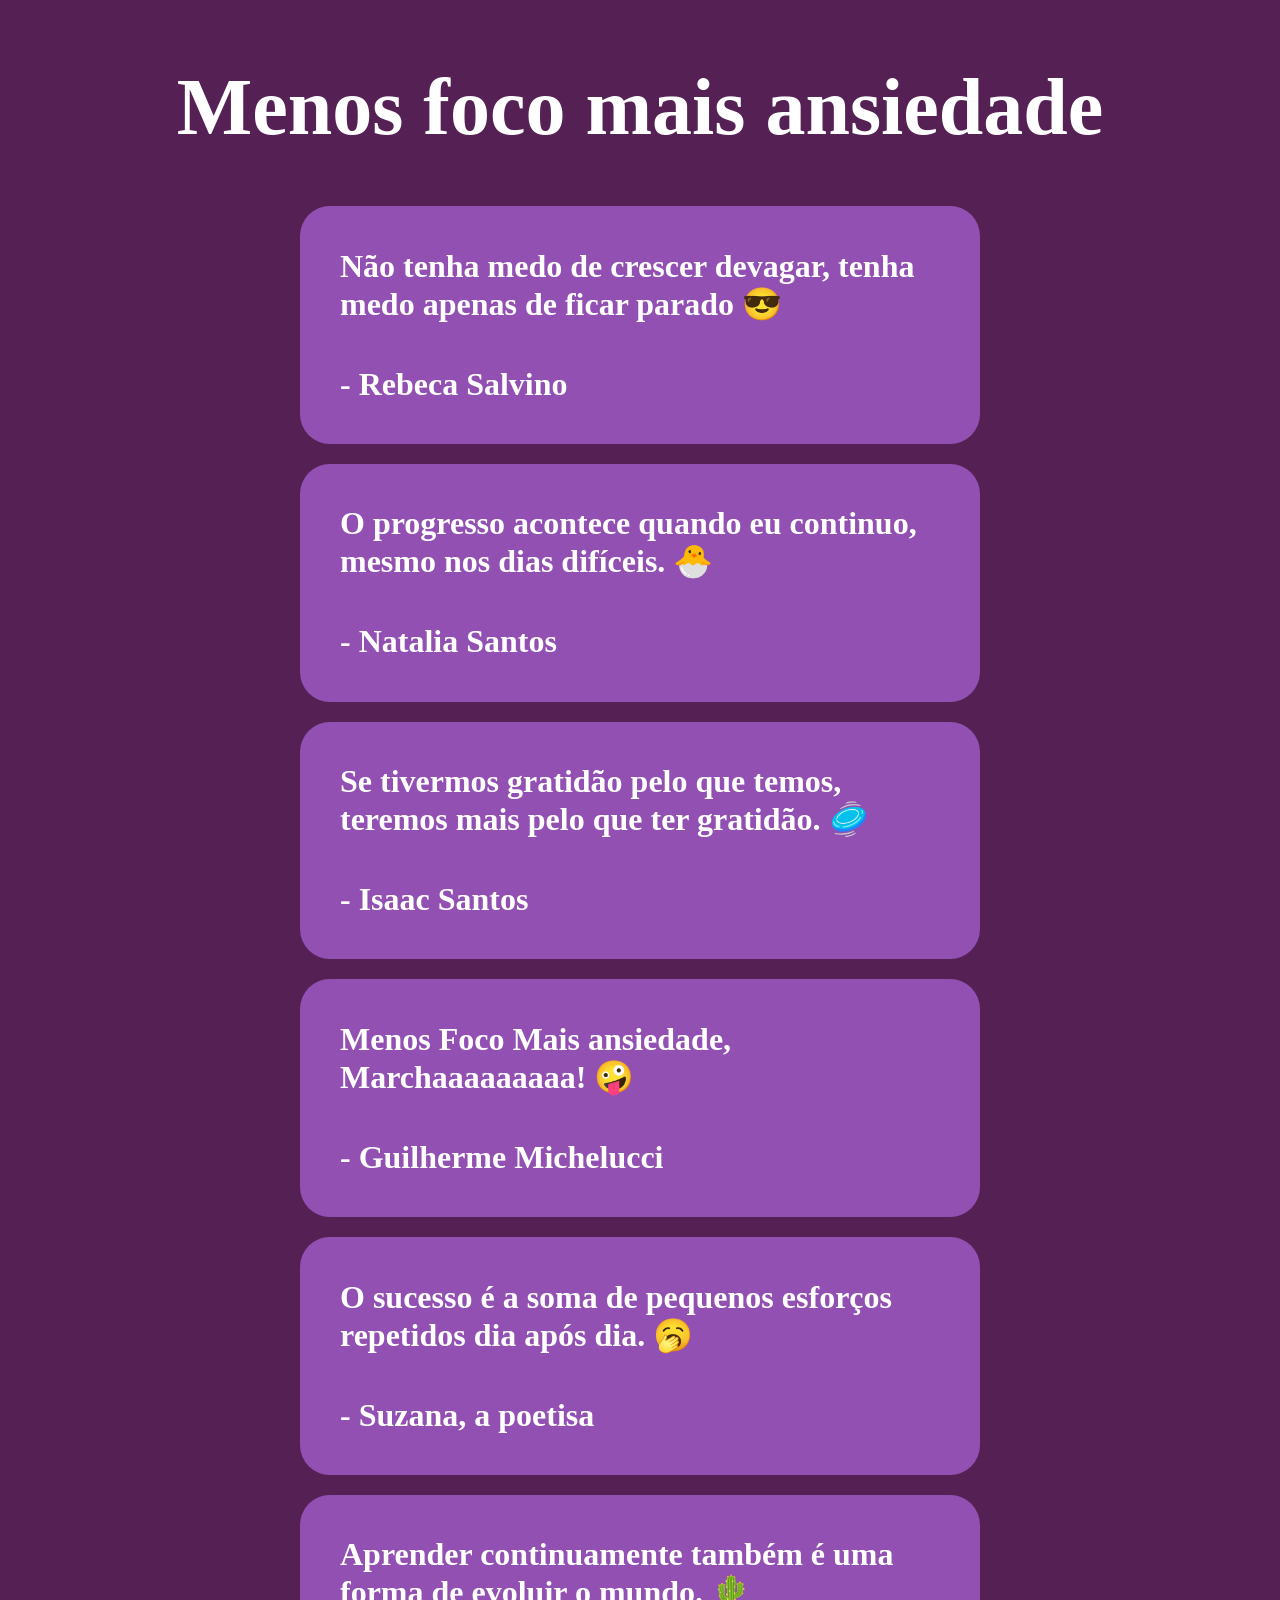
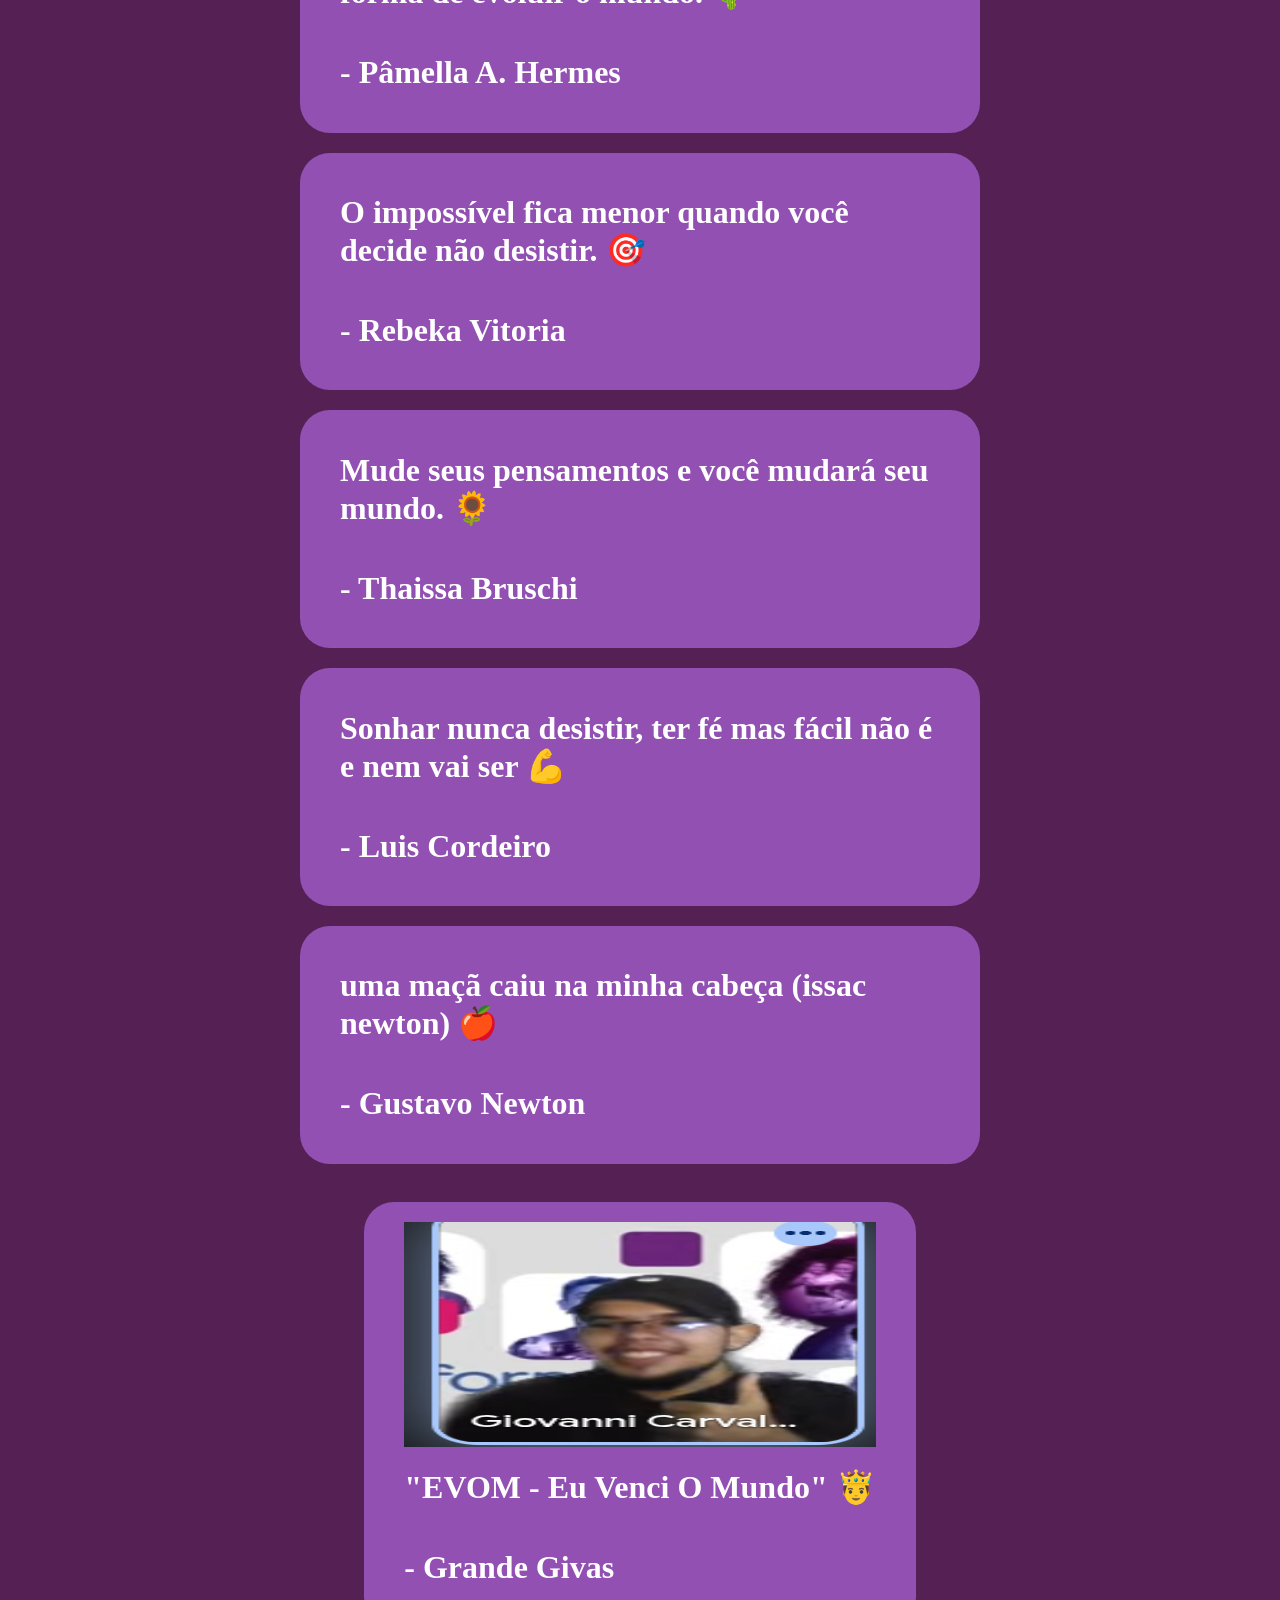
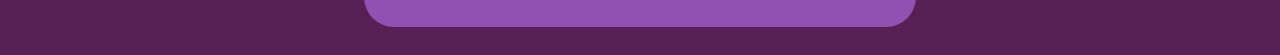
==== index.html @ b0959fdc "Fix: Index é com I minusculo kkkkkkk" ====
<!DOCTYPE html>
<html lang="en">
<head>
    <meta charset="UTF-8">
    <meta name="viewport" content="width=device-width, initial-scale=1.0">
    <title>Menos foco mais ansiedade</title>
    <link rel="stylesheet" href="style.css">
</head>
<body>
    <div class="wrapper-poesia">
        <h1 class="titulo">Menos foco mais ansiedade</h1>
        <div class="poesia">
            <h1>Não tenha medo de crescer devagar, tenha medo apenas de ficar parado 😎</h1>
            <h1>- Rebeca Salvino</h1>
        </div>
        <div class="poesia">
            <h1>O progresso acontece quando eu continuo, mesmo nos dias difíceis. 🐣</h1>
            <h1>- Natalia Santos</h1>
        </div>
        <div class="poesia">
            <h1>Se tivermos gratidão pelo que temos, teremos mais pelo que ter gratidão. 🥏</h1>
            <h1>- Isaac Santos</h1>
        </div>
        <div class="poesia">
            <h1>Menos Foco Mais ansiedade, Marchaaaaaaaaa! 🤪​</h1>
            <h1>- Guilherme Michelucci</h1>
        </div>
        <div class="poesia">
            <h1>O sucesso é a soma de pequenos esforços repetidos dia após dia. 🥱</h1>
            <h1>- Suzana, a poetisa</h1>
        </div>
        <div class="poesia">
            <h1>Aprender continuamente também é uma forma de evoluir o mundo. 🌵</h1>
            <h1>- Pâmella A. Hermes</h1>
        </div>
        <div class="poesia">
            <h1>O impossível fica menor quando você decide não desistir. 🎯</h1>
            <h1>- Rebeka Vitoria</h1>
        </div>
        <div class="poesia">
            <h1>Mude seus pensamentos e você mudará seu mundo. 🌻</h1>
            <h1>- Thaissa Bruschi</h1>
        </div>
        <div class="poesia">
            <h1>Sonhar nunca desistir, ter fé mas fácil não é e nem vai ser 💪</h1>
            <h1>- Luis Cordeiro</h1>
        </div>
        <div class="poesia">
            <h1>uma maçã caiu na minha cabeça (issac newton) 🍎</h1>
            <h1>- Gustavo Newton</h1>
        </div>
        <br>
        <div class="poesia">
            <img src="Imagens/givas.png" alt="">
            <h1>"EVOM - Eu Venci O Mundo" 🤴</h1>
            <h1>- Grande Givas</h1>
        </div>
    </div>
</body>
</html>
---- style.css ----
.titulo {
    font-size: 80px;
}

h1 {
    color: white;
}

.wrapper-poesia {
    display: flex;
    flex-direction: column;
    justify-content: center;
    align-items: center;
}

.poesia {
    display: flex;
    flex-wrap: wrap;
    flex-direction: column;
    width: fit-content;
    padding: 20px 40px;
    background-color: rgb(146, 80, 179);
    border-radius: 30px;
    margin-bottom: 20px;
    max-width: 600px;
}



body {
    background-color: rgb(85, 33, 85);

}
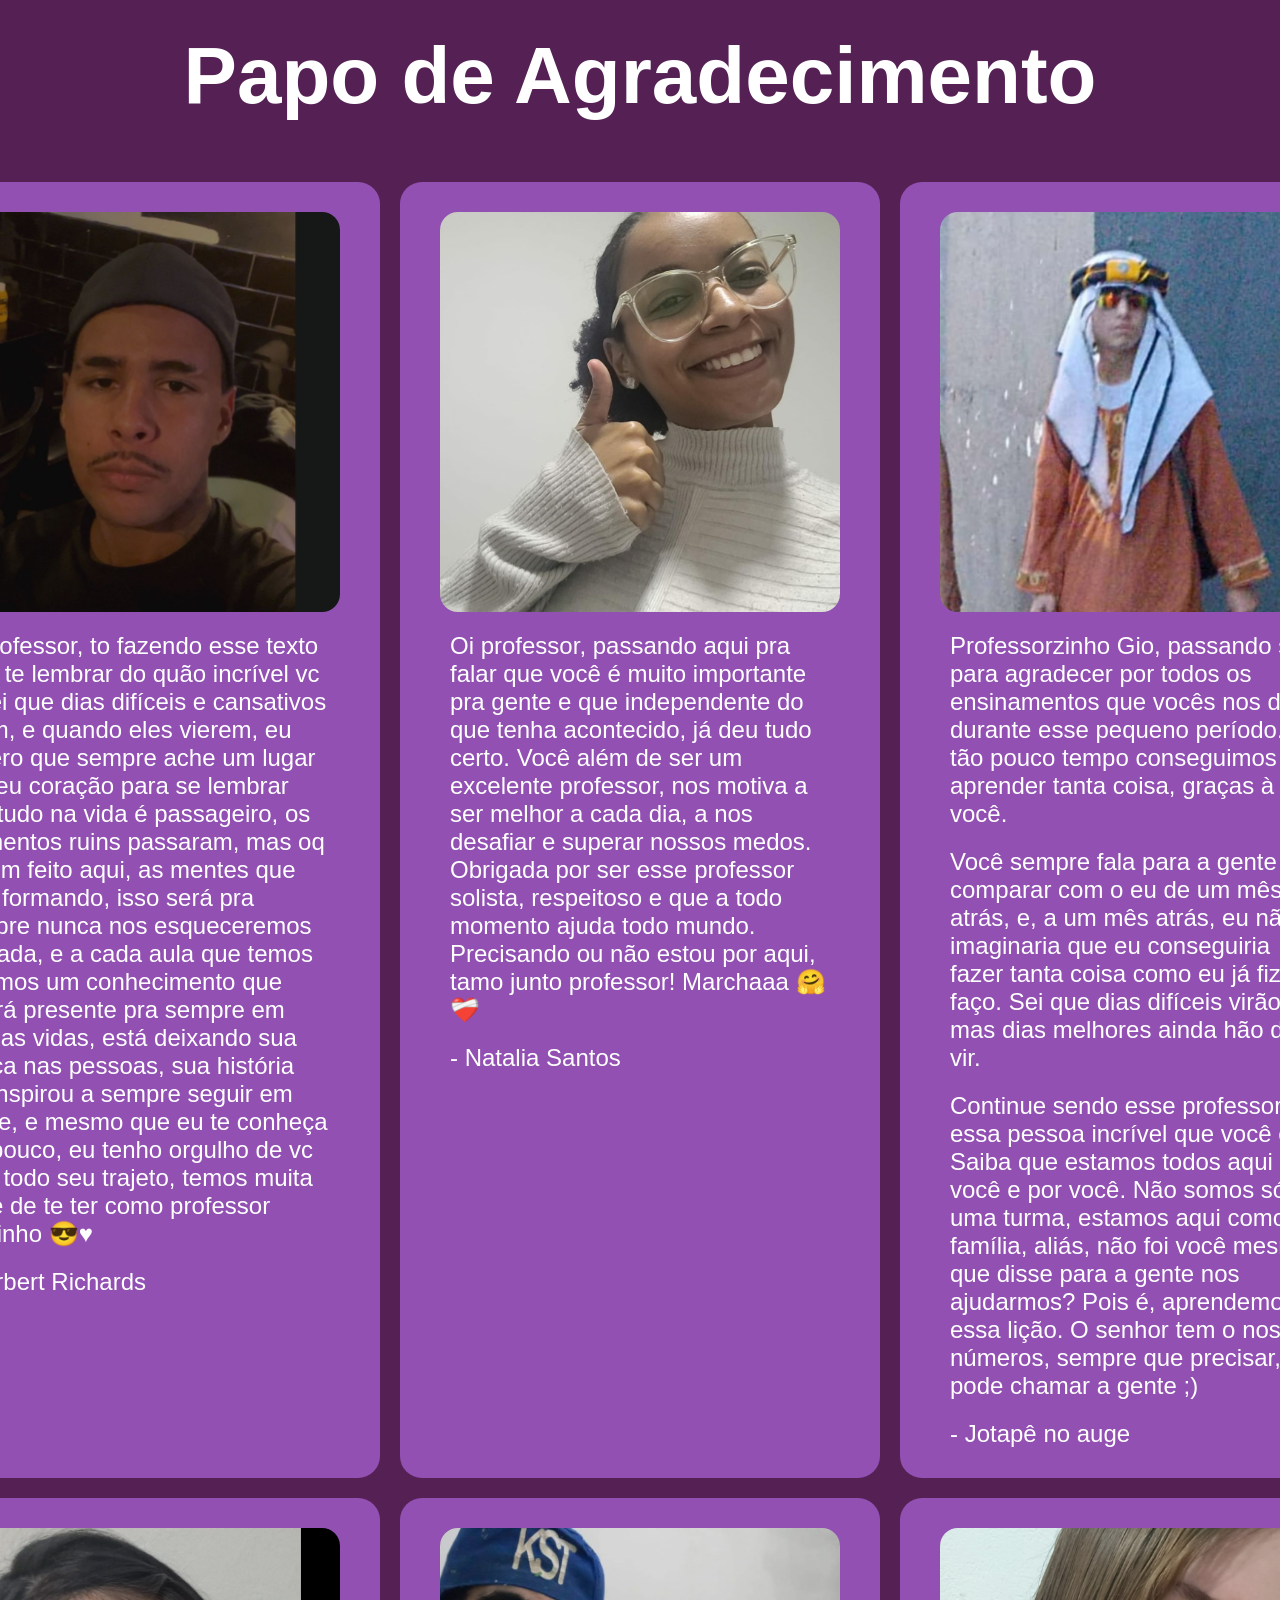
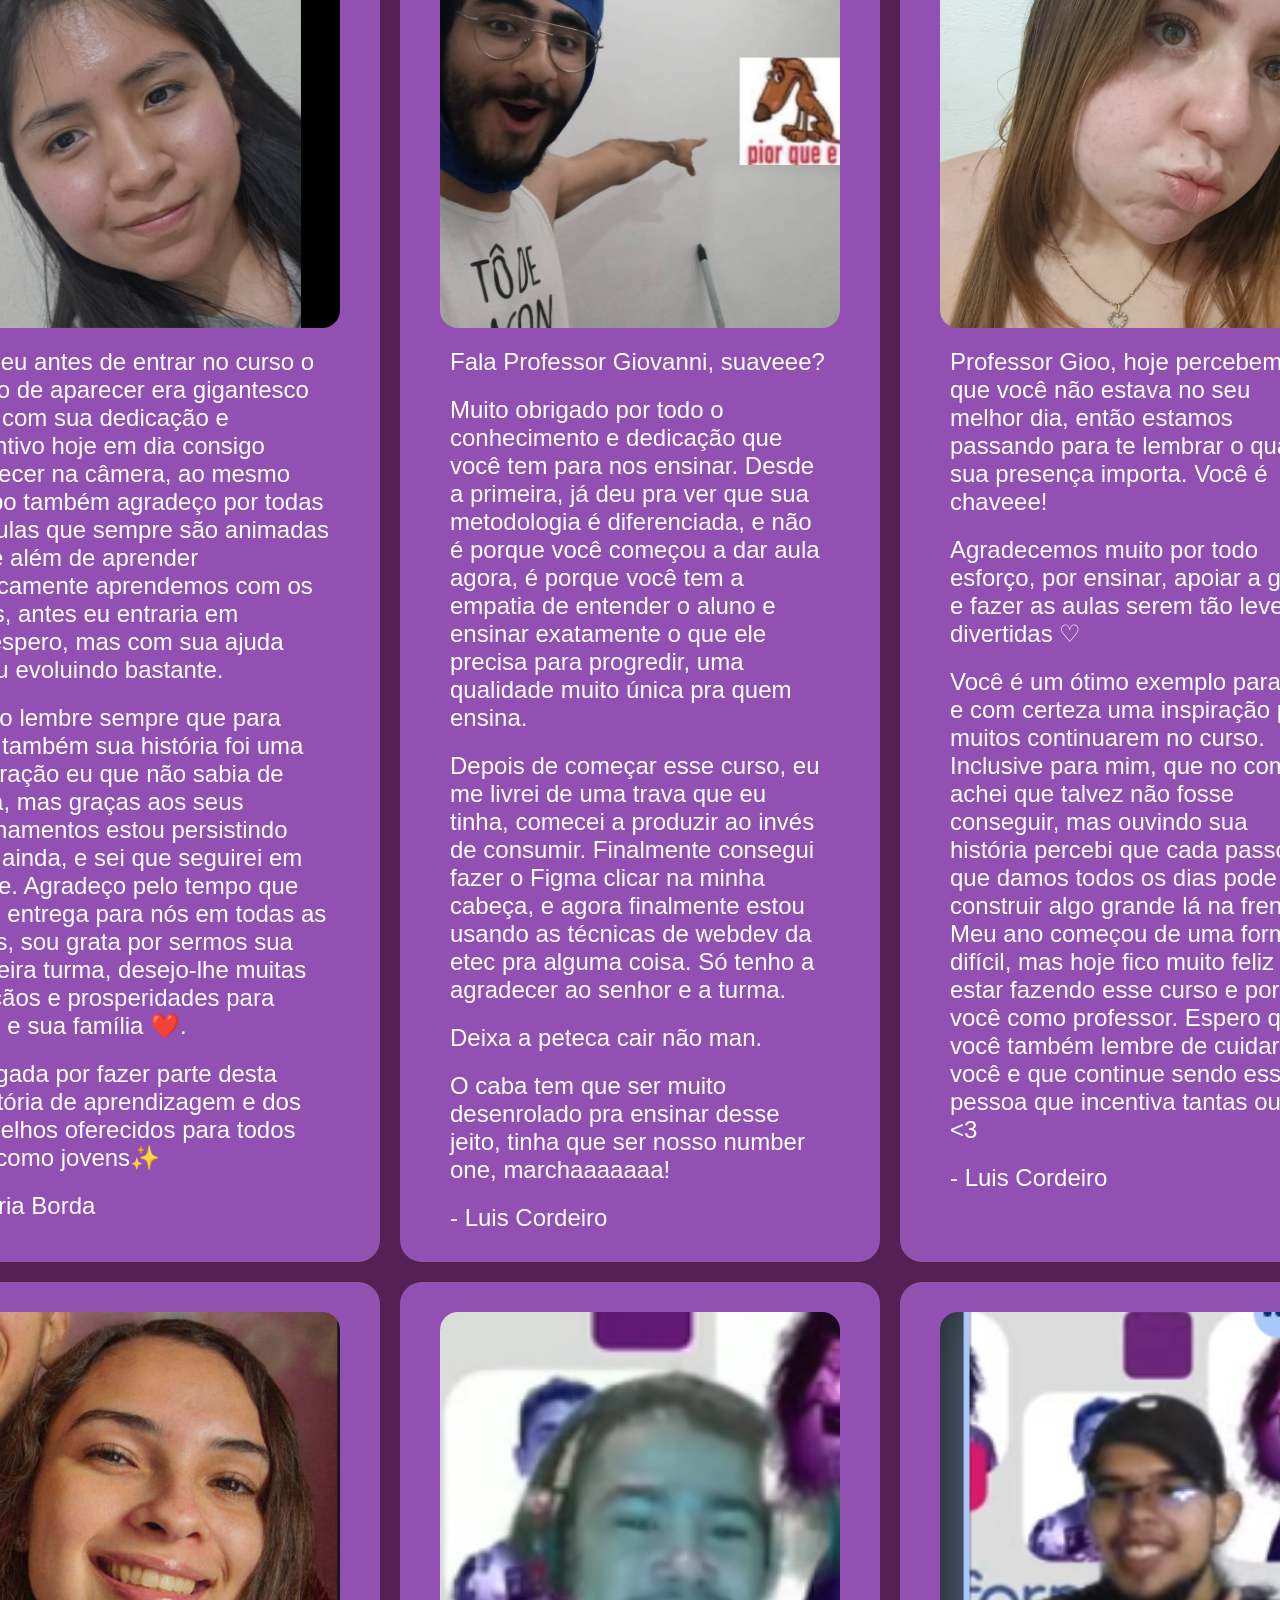
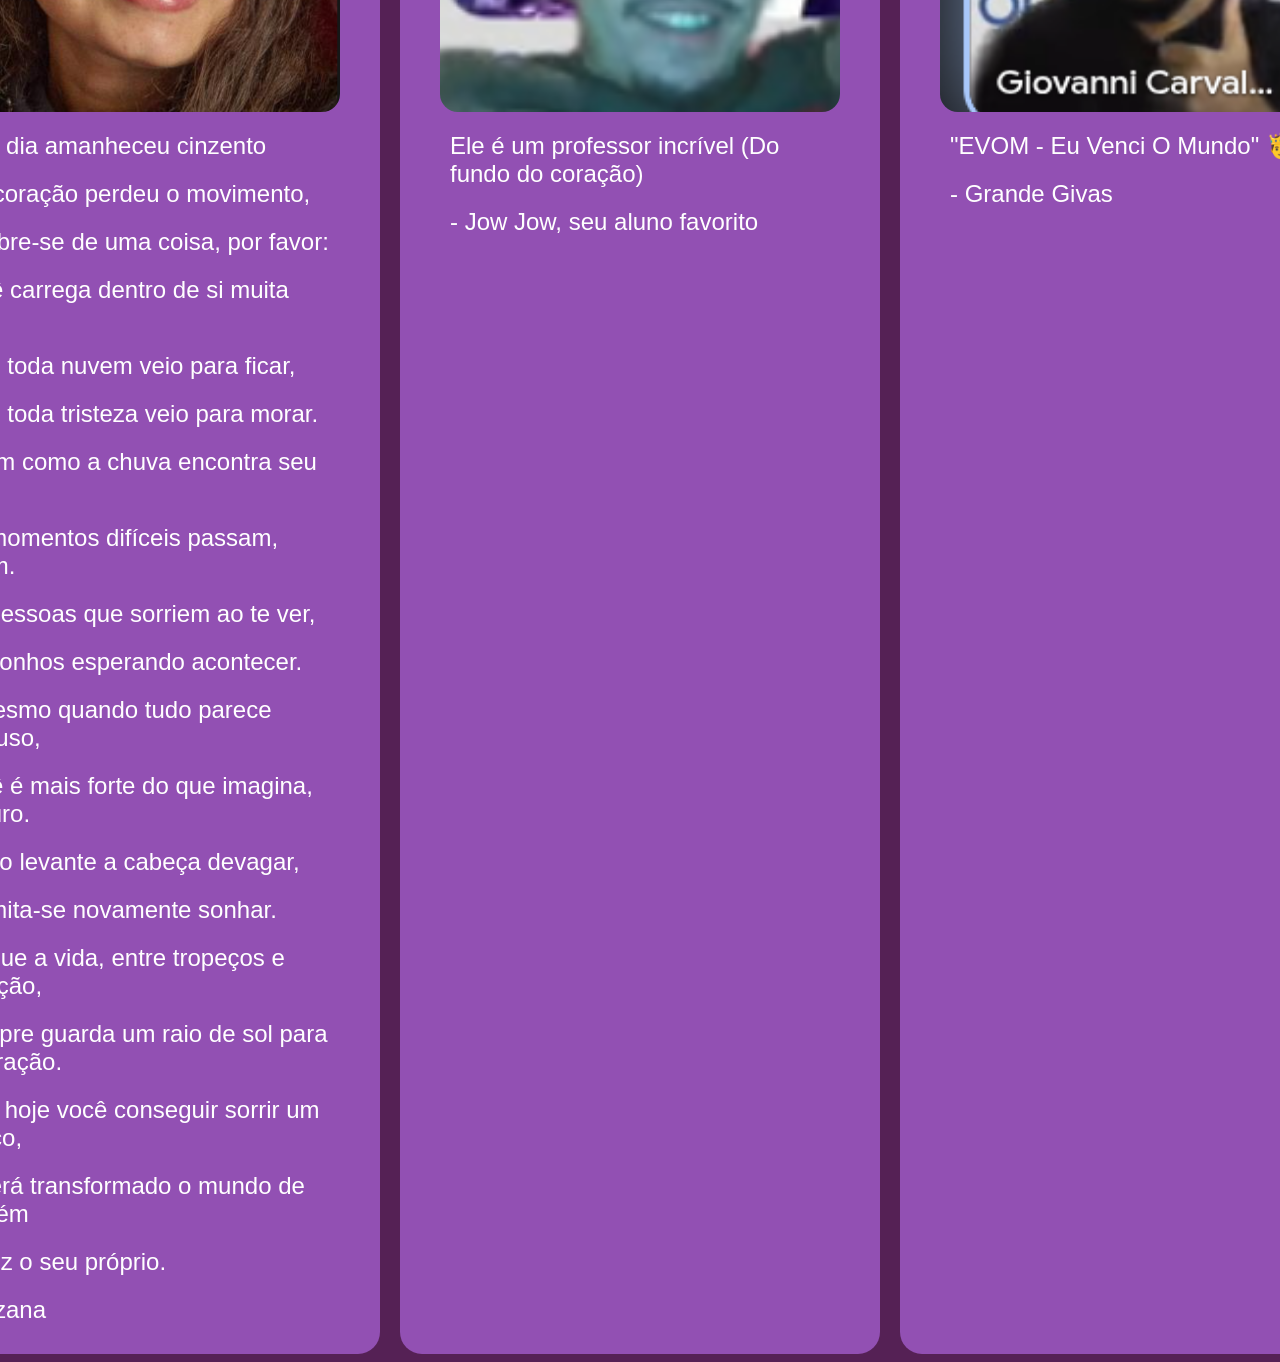
==== commit 4eccfdb4: "givas" ====
--- a/index.html
+++ b/index.html
@@ -7,53 +7,89 @@
     <link rel="stylesheet" href="style.css">
 </head>
 <body>
+    <h1 class="titulo">Papo de Agradecimento</h1>
     <div class="wrapper-poesia">
-        <h1 class="titulo">Menos foco mais ansiedade</h1>
         <div class="poesia">
-            <h1>Não tenha medo de crescer devagar, tenha medo apenas de ficar parado 😎</h1>
-            <h1>- Rebeca Salvino</h1>
+            <img src="Imagens/herbert.png" alt="">
+            <p>Ai professor, to fazendo esse texto para te lembrar do quão incrível vc é, sei que dias difíceis e cansativos viram, e quando eles vierem, eu espero que sempre ache um lugar no seu coração para se lembrar que tudo na vida é passageiro, os momentos ruins passaram, mas oq vc tem feito aqui, as mentes que está formando, isso será pra sempre nunca nos esqueceremos de nada, e a cada aula que temos levamos um conhecimento que estará presente pra sempre em nossas vidas, está deixando sua marca nas pessoas, sua história me inspirou a sempre seguir em frente, e mesmo que eu te conheça tão pouco, eu tenho orgulho de vc e de todo seu trajeto, temos muita sorte de te ter como professor maninho 😎♥️</p>
+            <p>- Herbert Richards</p>
         </div>
         <div class="poesia">
-            <h1>O progresso acontece quando eu continuo, mesmo nos dias difíceis. 🐣</h1>
-            <h1>- Natalia Santos</h1>
+            <img src="Imagens/Natalia.png" alt="">
+            <p>Oi professor, passando aqui pra falar que você é muito importante pra gente e que independente do que tenha acontecido, já deu tudo certo. Você além de ser um excelente professor, nos motiva a ser melhor a cada dia, a nos desafiar e superar nossos medos.
+               Obrigada por ser esse professor solista, respeitoso e que a todo momento ajuda todo mundo. Precisando ou não estou por aqui, tamo junto professor! 
+               Marchaaa 🤗❤️‍🩹</p>
+            <p>- Natalia Santos</p>
         </div>
         <div class="poesia">
-            <h1>Se tivermos gratidão pelo que temos, teremos mais pelo que ter gratidão. 🥏</h1>
-            <h1>- Isaac Santos</h1>
+            <img src="Imagens/Jotape.png" alt="">
+            <p>Professorzinho Gio, passando só para agradecer por todos os ensinamentos que vocês nos deu durante esse pequeno período.
+Em tão pouco tempo conseguimos aprender tanta coisa, graças à você.</p>
+            <p>Você sempre fala para a gente se comparar com o eu de um mês atrás, e, a um mês atrás, eu não imaginaria que eu conseguiria fazer tanta coisa como eu já fiz e faço.
+Sei que dias difíceis virão, mas dias melhores ainda hão de vir.</p>
+            <p>Continue sendo esse professor e essa pessoa incrível que você é. Saiba que estamos todos aqui com você e por você. Não somos só uma turma, estamos aqui como família, aliás, não foi você mesmo que disse para a gente nos ajudarmos? Pois é, aprendemos essa lição.
+O senhor tem o nossos números, sempre que precisar, pode chamar a gente ;)</p>
+            <p>- Jotapê no auge</p>
         </div>
         <div class="poesia">
-            <h1>Menos Foco Mais ansiedade, Marchaaaaaaaaa! 🤪​</h1>
-            <h1>- Guilherme Michelucci</h1>
+            <img src="Imagens/maria.png" alt="">
+            <p>Prof eu antes de entrar no curso o medo de aparecer era gigantesco mas com sua dedicação e incentivo hoje em dia consigo aparecer na câmera, ao mesmo tempo também agradeço por todas as aulas que sempre são animadas onde além de aprender teoricamente aprendemos com os erros, antes eu entraria em desespero, mas com sua ajuda estou evoluindo bastante.</p>
+            <p>Então lembre sempre que para mim também sua história foi uma inspiração eu que não sabia de nada, mas graças aos seus ensinamentos estou persistindo aqui ainda, e sei que seguirei em frente.
+Agradeço pelo tempo que você entrega para nós em todas as aulas, sou grata por sermos sua primeira turma, desejo-lhe muitas bênçãos e prosperidades para você e sua família ❤️. </p>
+            <p>Obrigada por fazer parte desta trajetória de aprendizagem e dos conselhos oferecidos para todos nós como jovens✨</p>
+            <p>- Maria Borda</p>
         </div>
         <div class="poesia">
-            <h1>O sucesso é a soma de pequenos esforços repetidos dia após dia. 🥱</h1>
-            <h1>- Suzana, a poetisa</h1>
+            <img src="Imagens/luis.png" alt="">
+            <p>Fala Professor Giovanni, suaveee?</p>
+            <p>Muito obrigado por todo o conhecimento e dedicação que você tem para nos ensinar. Desde a primeira, já deu pra ver que sua metodologia é diferenciada, e não é porque você começou a dar aula agora, é porque você tem a empatia de entender o aluno e ensinar exatamente o que ele precisa para progredir, uma qualidade muito única pra quem ensina.</p>
+            <p>Depois de começar esse curso, eu me livrei de uma trava que eu tinha, comecei a produzir ao invés de consumir. Finalmente consegui fazer o Figma clicar na minha cabeça, e agora finalmente estou usando as técnicas de webdev da etec pra alguma coisa. Só tenho a agradecer ao senhor e a turma.</p>
+            <p>Deixa a peteca cair não man. </p>
+            <p>O caba tem que ser muito desenrolado pra ensinar desse jeito, tinha que ser nosso number one, marchaaaaaaa!</p>
+            <p>- Luis Cordeiro</p>
         </div>
         <div class="poesia">
-            <h1>Aprender continuamente também é uma forma de evoluir o mundo. 🌵</h1>
-            <h1>- Pâmella A. Hermes</h1>
+            <img src="Imagens/adrielly.png" alt="">
+            <p>Professor Gioo, hoje percebemos que você não estava no seu melhor dia, então estamos passando para te lembrar o quanto sua presença importa.
+Você é chaveee!</p>
+<p>Agradecemos muito por todo esforço, por ensinar, apoiar a gente e fazer as aulas serem tão leves e divertidas ♡</p>
+
+<p>Você é um ótimo exemplo para nós e com certeza uma inspiração para muitos continuarem no curso. Inclusive para mim, que no começo achei que talvez não fosse conseguir, mas ouvindo sua história percebi que cada passo que damos todos os dias pode construir algo grande lá na frente. Meu ano começou de uma forma difícil, mas hoje fico muito feliz por estar fazendo esse curso e por ter você como professor.
+Espero que você também lembre de cuidar de você e que continue sendo essa pessoa que incentiva tantas outras <3</p>
+            <p>- Luis Cordeiro</p>
         </div>
         <div class="poesia">
-            <h1>O impossível fica menor quando você decide não desistir. 🎯</h1>
-            <h1>- Rebeka Vitoria</h1>
+            <img src="Imagens/Suzana.png" alt="">
+            <p>Se o dia amanheceu cinzento</p>
+            <p>E o coração perdeu o movimento,</p>
+            <p>Lembre-se de uma coisa, por favor:</p>
+            <p>Você carrega dentro de si muita cor.</p>
+            <p>Nem toda nuvem veio para ficar,</p>
+            <p>Nem toda tristeza veio para morar.</p>
+            <p>Assim como a chuva encontra seu fim,</p>
+            <p>Os momentos difíceis passam, enfim.</p>
+            <p>Há pessoas que sorriem ao te ver,</p>
+            <p>Há sonhos esperando acontecer.</p>
+            <p>E mesmo quando tudo parece confuso,</p>
+            <p>Você é mais forte do que imagina, eu juro.</p>
+            <p>Então levante a cabeça devagar,</p>
+            <p>Permita-se novamente sonhar.</p>
+            <p>Porque a vida, entre tropeços e emoção,</p>
+            <p>Sempre guarda um raio de sol para o coração.</p>
+            <p>E se hoje você conseguir sorrir um pouco,</p>
+            <p>Já terá transformado o mundo de alguém</p>
+            <p>talvez o seu próprio.</p>
+            <p>- Suzana</p>
         </div>
         <div class="poesia">
-            <h1>Mude seus pensamentos e você mudará seu mundo. 🌻</h1>
-            <h1>- Thaissa Bruschi</h1>
+            <img src="Imagens/Jhonathan.png" alt="">
+            <p>Ele é um professor incrível (Do fundo do coração)</p>
+            <p>- Jow Jow, seu aluno favorito</p>
         </div>
         <div class="poesia">
-            <h1>Sonhar nunca desistir, ter fé mas fácil não é e nem vai ser 💪</h1>
-            <h1>- Luis Cordeiro</h1>
-        </div>
-        <div class="poesia">
-            <h1>uma maçã caiu na minha cabeça (issac newton) 🍎</h1>
-            <h1>- Gustavo Newton</h1>
-        </div>
-        <br>
-        <div class="poesia">
             <img src="Imagens/givas.png" alt="">
-            <h1>"EVOM - Eu Venci O Mundo" 🤴</h1>
-            <h1>- Grande Givas</h1>
+            <p>"EVOM - Eu Venci O Mundo" 🤴</p>
+            <p>- Grande Givas</p>
         </div>
     </div>
 </body>
--- a/style.css
+++ b/style.css
@@ -1,16 +1,36 @@
 .titulo {
-    font-size: 80px;
-}
-
-h1 {
-    color: white;
-}
-
-.wrapper-poesia {
     display: flex;
     flex-direction: column;
     justify-content: center;
     align-items: center;
+    font-size: 80px;
+    font-weight: 600;
+    padding: 20px 0 50px 0;
+}
+
+p, h1 {
+    color: white;
+    font-family: sans-serif;
+    font-weight: 400;
+    font-size: 1.5em;
+    margin: 10px;
+}
+
+img {
+    border-radius: 18px ;
+    width: 100%;
+    height: 400px;
+    object-fit: cover;
+    margin: 10px 0 10px 0;
+}
+
+.wrapper-poesia {
+    display: grid;
+    grid-template-columns: auto auto auto;
+    flex-direction: column;
+    justify-content: center;
+    padding: 0px 200px 0px 200px ;
+    gap: 20px;
 }
 
 .poesia {
@@ -20,9 +40,9 @@
     width: fit-content;
     padding: 20px 40px;
     background-color: rgb(146, 80, 179);
-    border-radius: 30px;
-    margin-bottom: 20px;
-    max-width: 600px;
+    border-radius: 22px;
+    max-width: 80%;
+    min-width: 400px;
 }
 
 
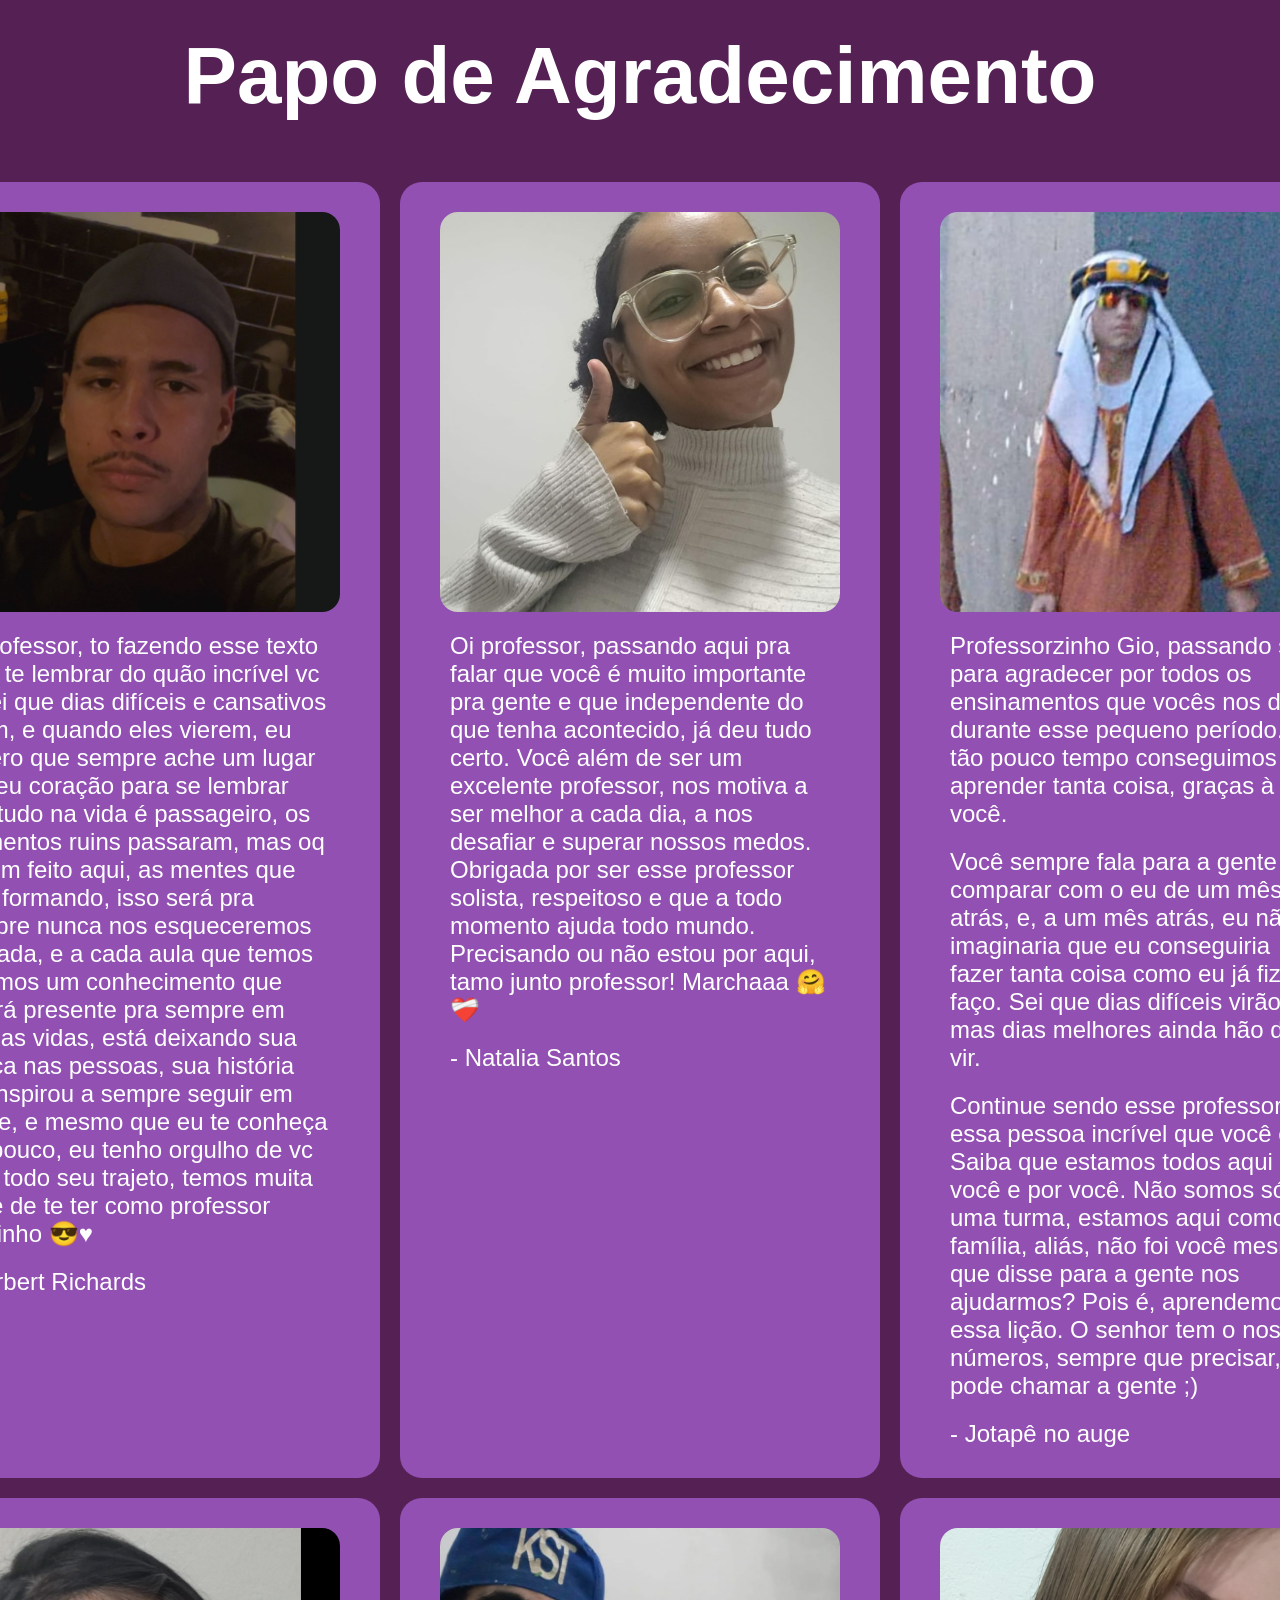
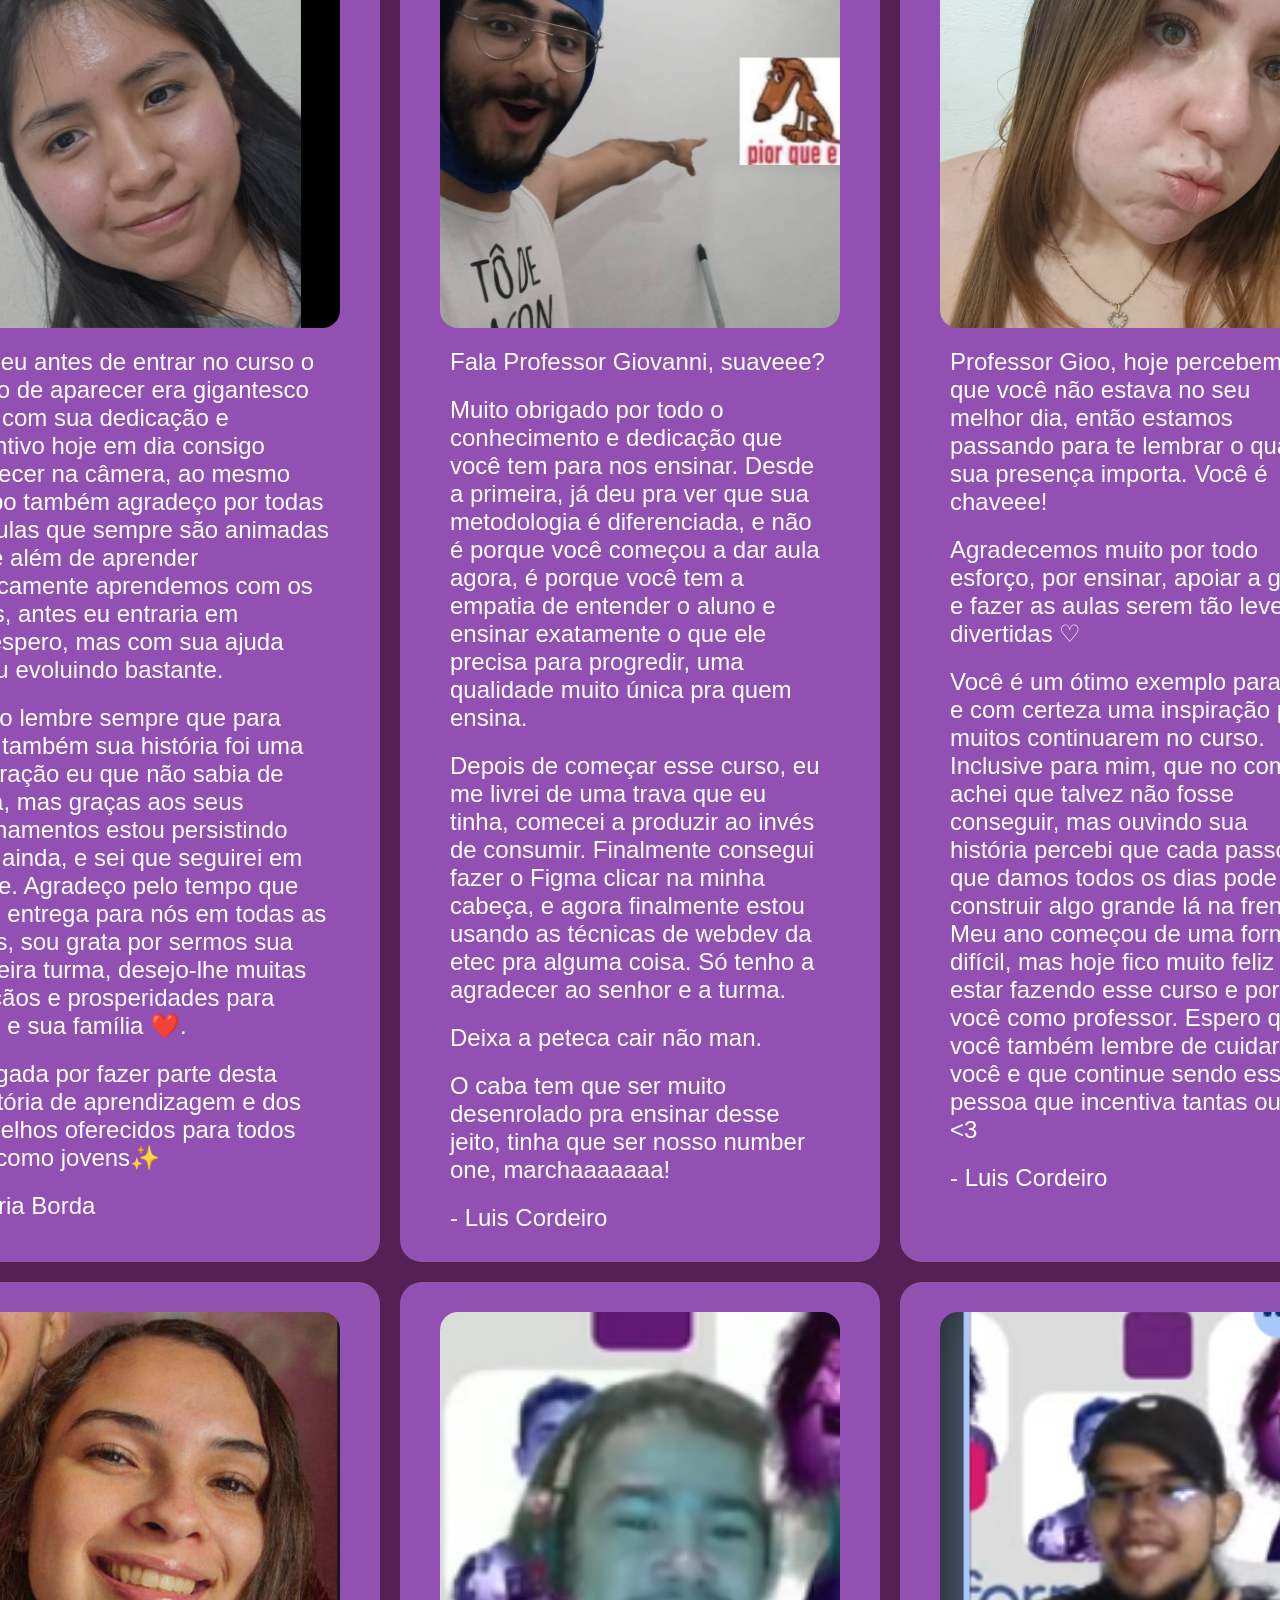
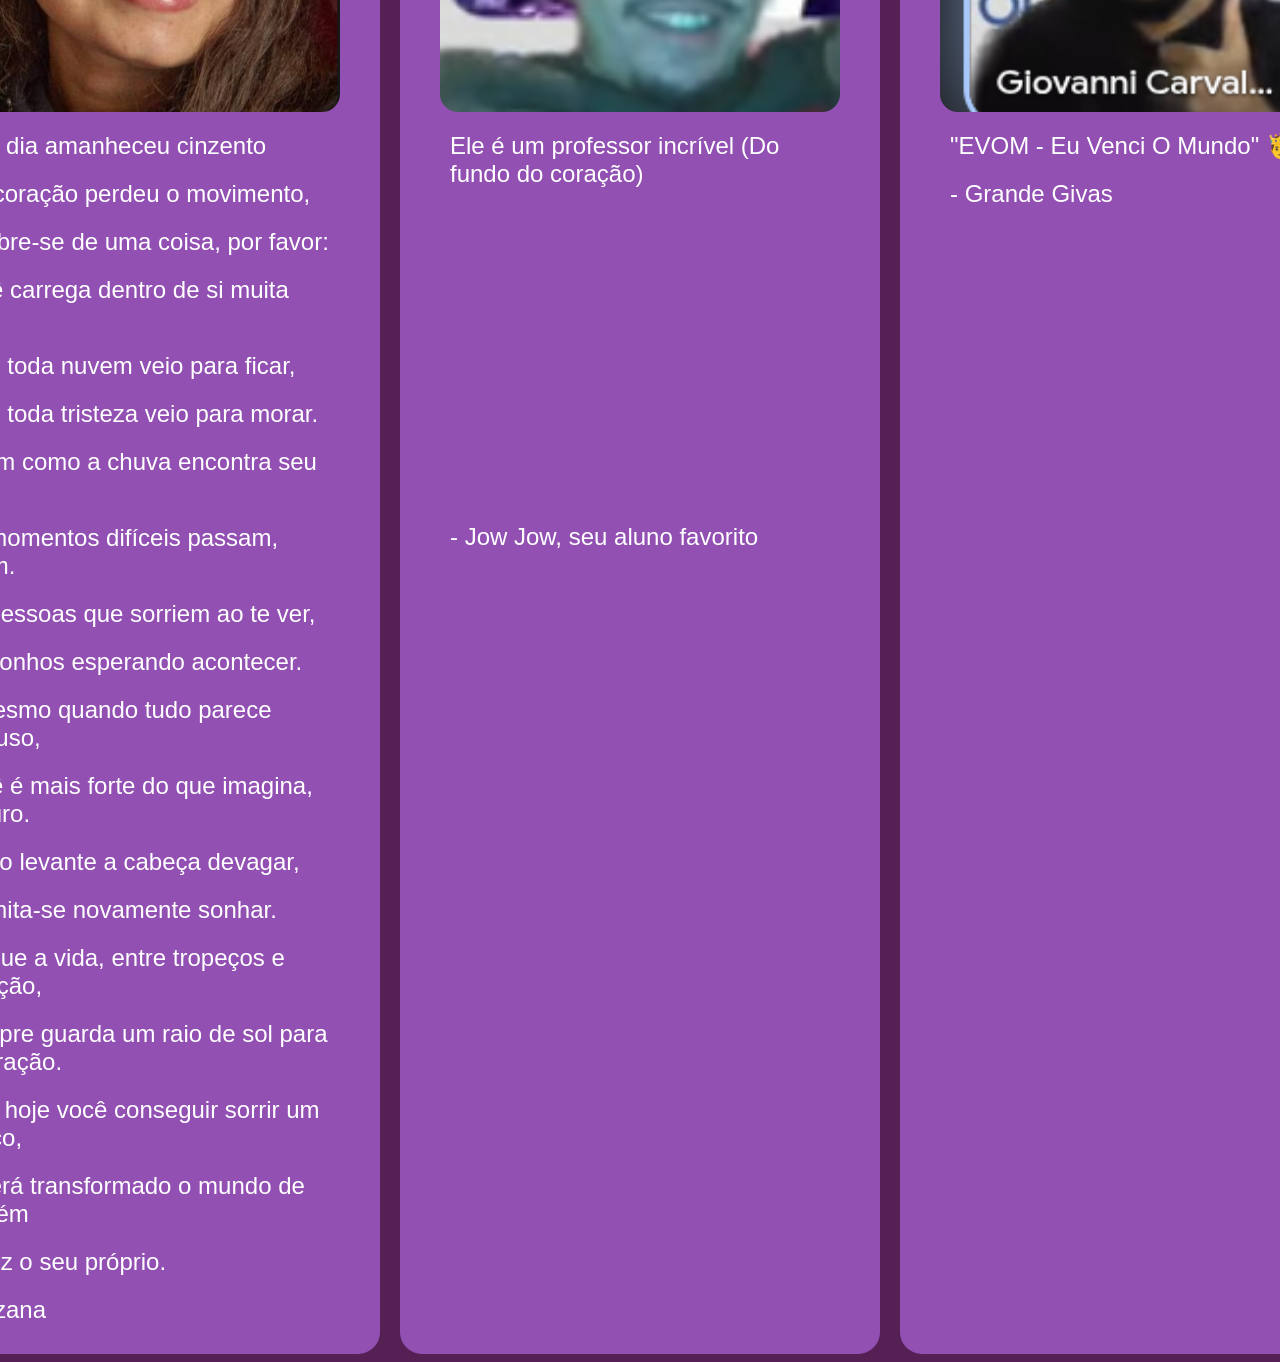
==== commit 57874519: "feat: Papo de Agradecimento" ====
--- a/index.html
+++ b/index.html
@@ -84,6 +84,7 @@
         <div class="poesia">
             <img src="Imagens/Jhonathan.png" alt="">
             <p>Ele é um professor incrível (Do fundo do coração)</p>
+            <iframe width="400" height="315" src="https://www.youtube.com/embed/2DwxW5jfXPA?si=5nKRi_r2ZXAxgOC6" title="YouTube video player" frameborder="0" allow="accelerometer; autoplay; clipboard-write; encrypted-media; gyroscope; picture-in-picture; web-share" referrerpolicy="strict-origin-when-cross-origin" allowfullscreen></iframe>
             <p>- Jow Jow, seu aluno favorito</p>
         </div>
         <div class="poesia">
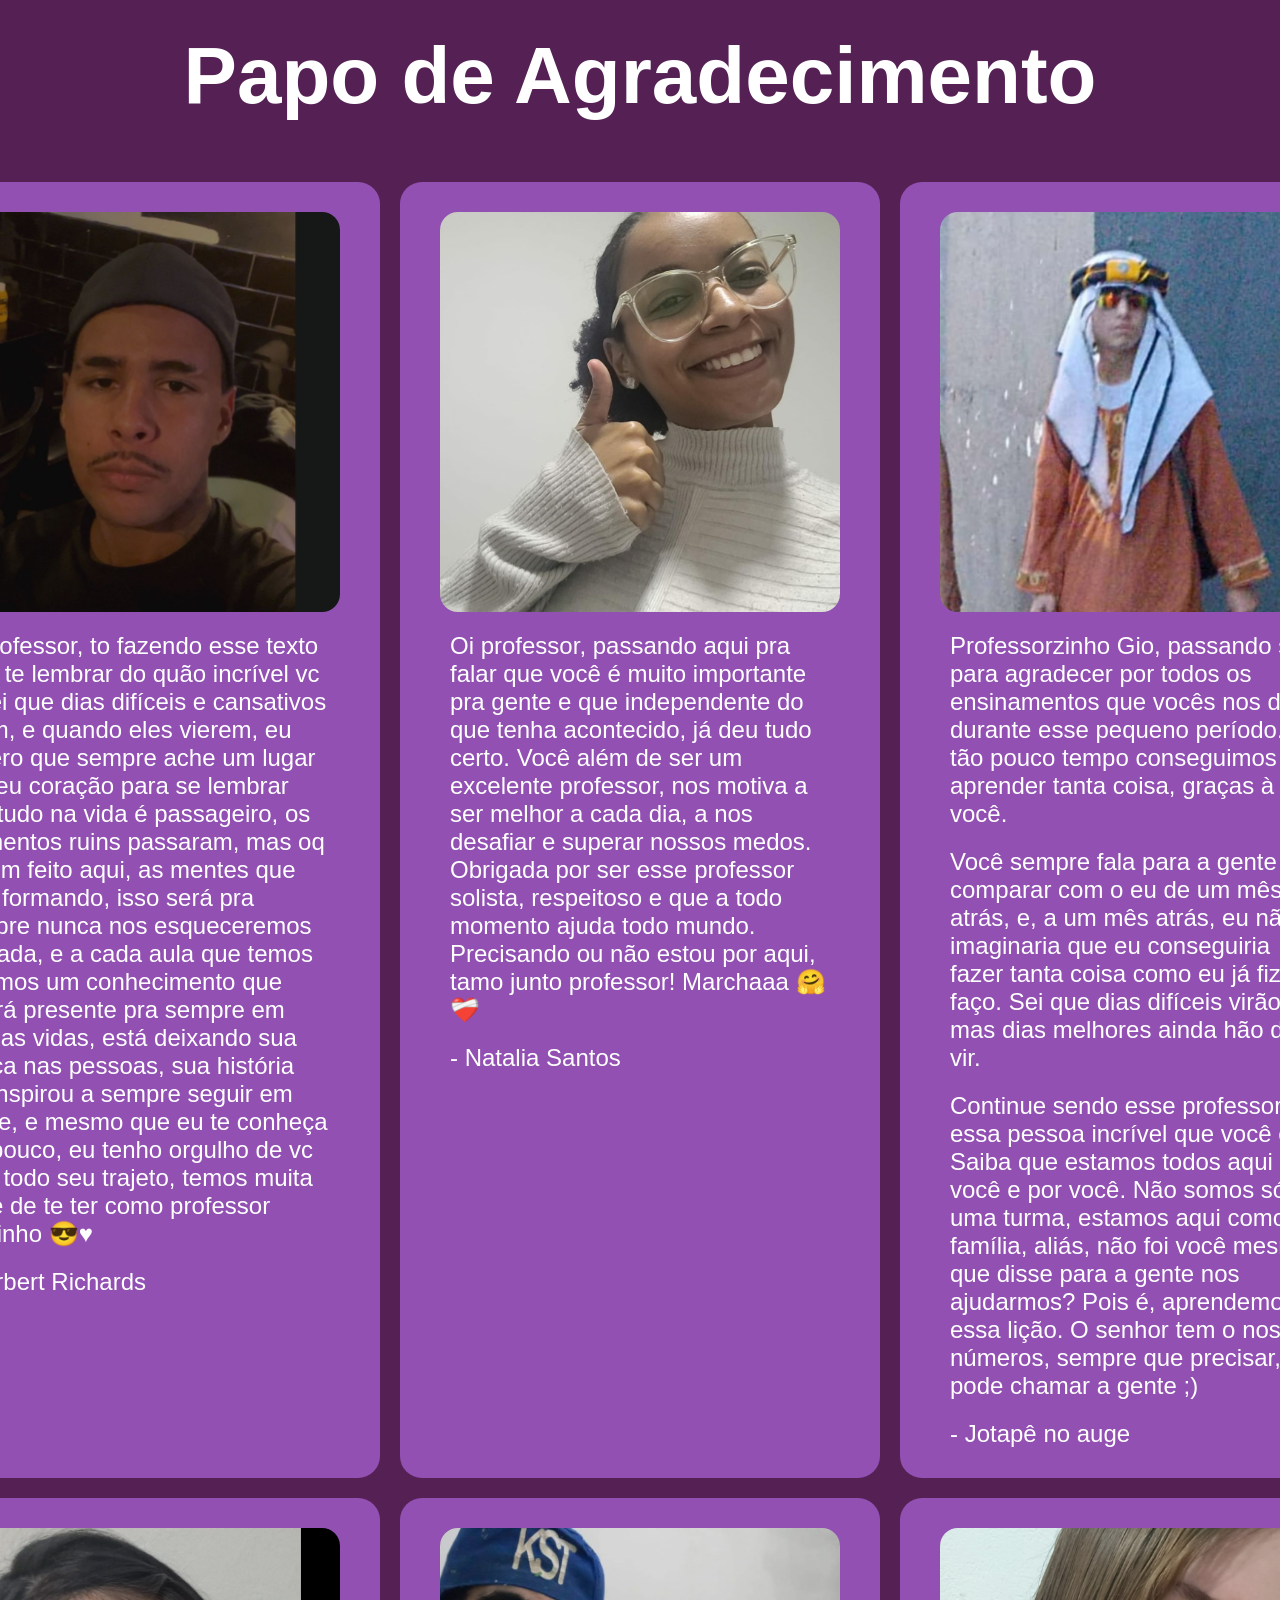
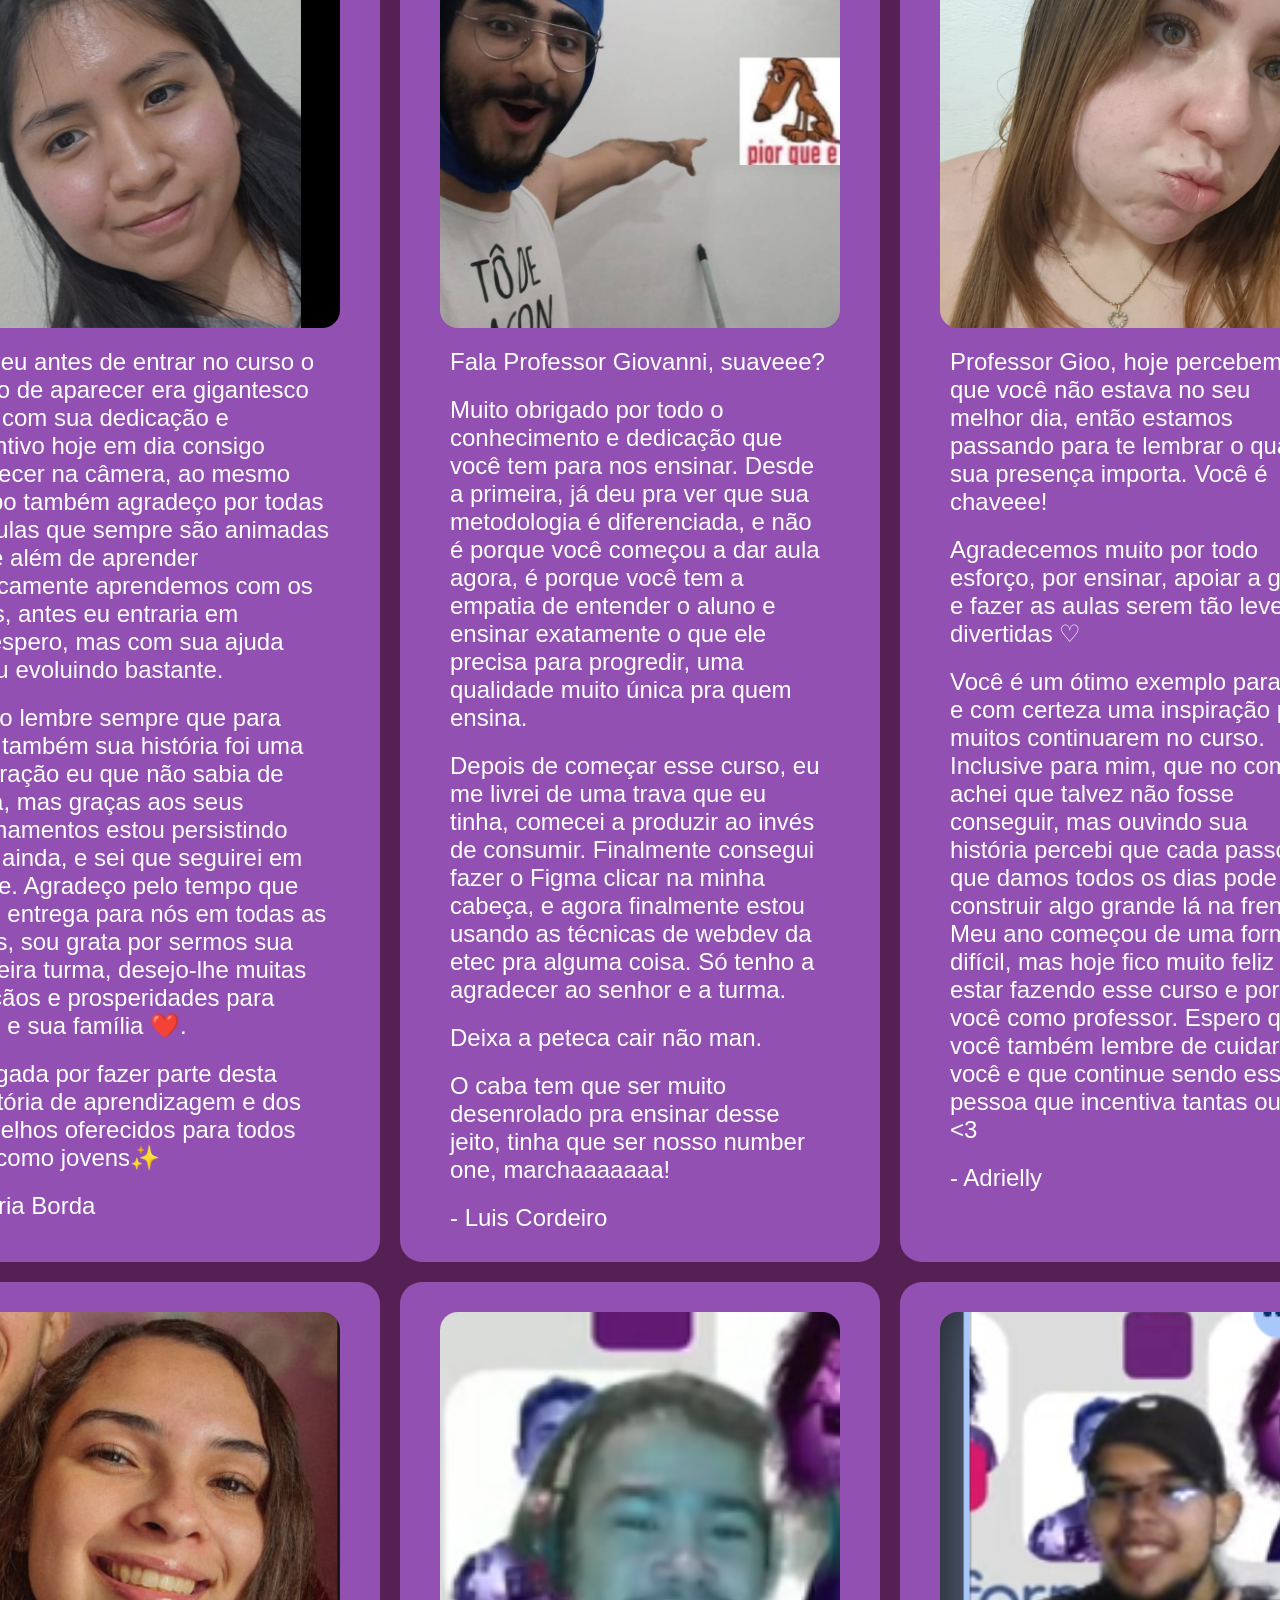
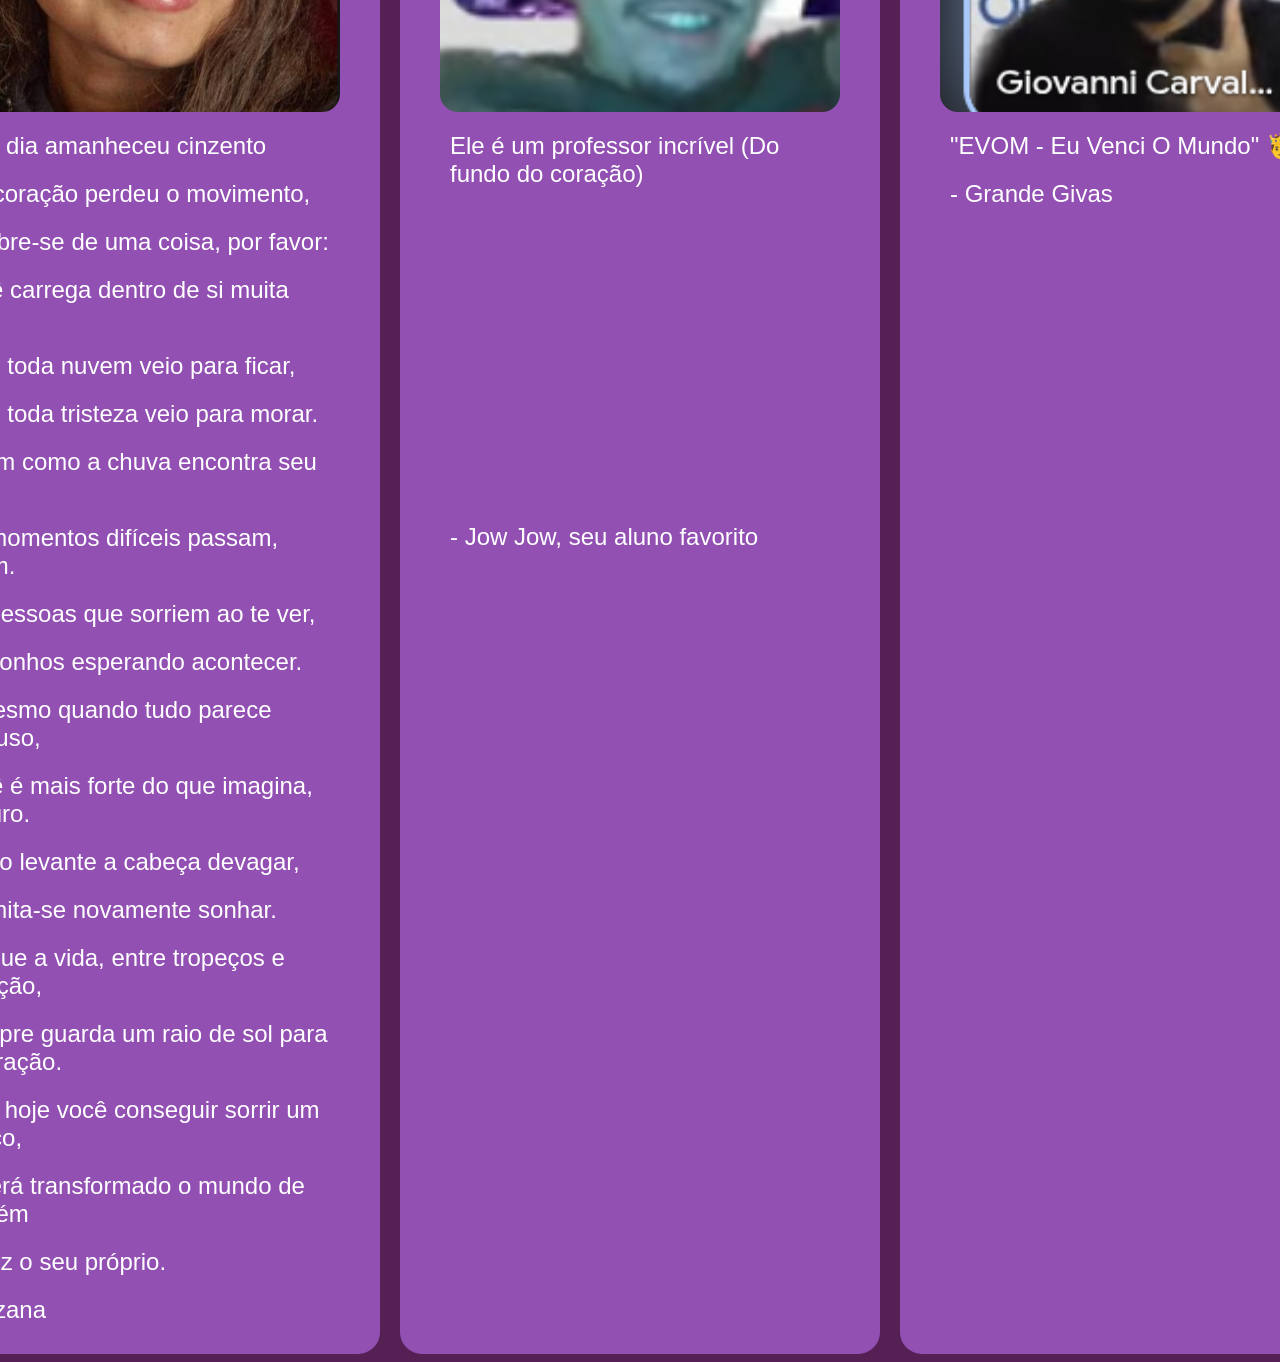
==== commit 62d2124a: "fix: errei o nome da Adrielly" ====
--- a/index.html
+++ b/index.html
@@ -56,7 +56,7 @@
 
 <p>Você é um ótimo exemplo para nós e com certeza uma inspiração para muitos continuarem no curso. Inclusive para mim, que no começo achei que talvez não fosse conseguir, mas ouvindo sua história percebi que cada passo que damos todos os dias pode construir algo grande lá na frente. Meu ano começou de uma forma difícil, mas hoje fico muito feliz por estar fazendo esse curso e por ter você como professor.
 Espero que você também lembre de cuidar de você e que continue sendo essa pessoa que incentiva tantas outras <3</p>
-            <p>- Luis Cordeiro</p>
+            <p>- Adrielly</p>
         </div>
         <div class="poesia">
             <img src="Imagens/Suzana.png" alt="">
